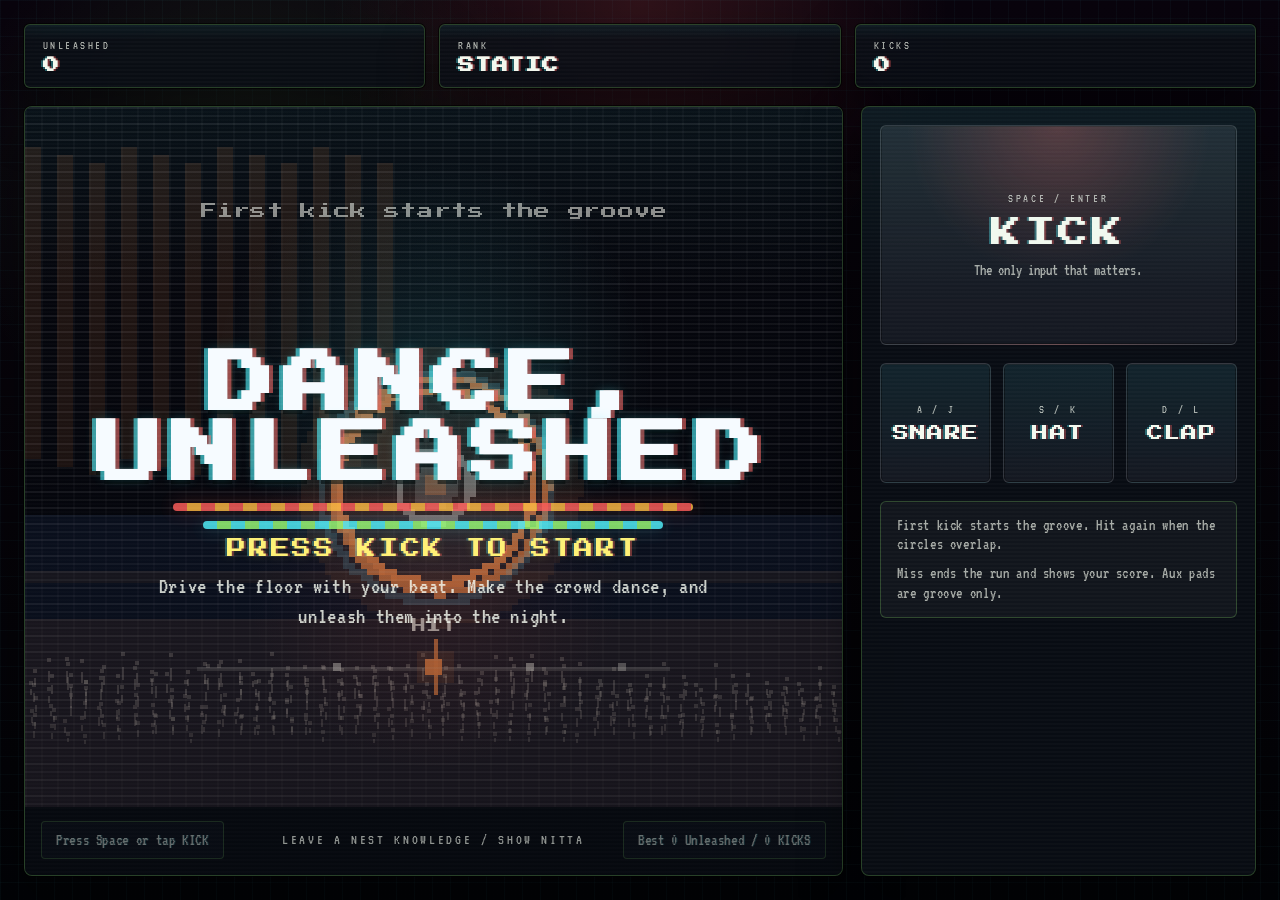
==== src/index.html @ 78951688 "Initial release for GitHub Pages" ====
<!doctype html>
<html lang="en">
  <head>
    <meta charset="UTF-8" />
    <meta
      name="viewport"
      content="width=device-width, initial-scale=1.0, viewport-fit=cover"
    />
    <title>dance, unleashed</title>
    <link rel="stylesheet" href="./styles.css" />
  </head>
  <body>
    <div class="app-shell">
      <header class="hud">
        <div class="hud-card">
          <span class="hud-label">Unleashed</span>
          <strong id="crowdValue">0</strong>
        </div>
        <div class="hud-card hud-card-center">
          <span class="hud-label">Rank</span>
          <strong id="rankValue">STATIC</strong>
        </div>
        <div class="hud-card">
          <span class="hud-label">Kicks</span>
          <strong id="streakValue">0</strong>
        </div>
      </header>

      <main class="stage-layout">
        <section class="stage-panel">
          <canvas id="stage" width="1280" height="720" aria-label="Game stage"></canvas>
          <div class="stage-overlay" id="stageOverlay">
            <p class="overlay-kicker" id="overlayKicker">Neon Groove Ritual</p>
            <h1 class="overlay-title" id="overlayTitle">dance, unleashed</h1>
            <div class="title-chrome" id="titleChrome" aria-hidden="true">
              <div class="title-stripe title-stripe-hot"></div>
              <div class="title-stripe title-stripe-cool"></div>
              <p class="title-press">PRESS KICK TO START</p>
            </div>
            <p class="overlay-body" id="overlayBody">
              Drive the floor with your beat. Make the crowd dance, and unleash them into the night.
            </p>
            <p class="overlay-credit" id="overlayCredit">Leave a Nest Knowledge / Show NITTA</p>
          </div>
          <div class="status-strip">
            <span class="status-pill" id="judgementValue">Press Space or tap KICK</span>
            <span class="status-pill" id="bestValue">Best 0 Unleashed / 0 KICKS</span>
          </div>
        </section>

        <aside class="control-panel">
          <button class="kick-pad" id="kickPad" type="button">
            <span class="pad-key">Space / Enter</span>
            <span class="pad-name">KICK</span>
            <span class="pad-copy">The only input that matters.</span>
          </button>

          <div class="perc-grid">
            <button class="perc-pad" data-percussion="snare" type="button">
              <span class="pad-key">A / J</span>
              <span class="pad-name">SNARE</span>
            </button>
            <button class="perc-pad" data-percussion="hat" type="button">
              <span class="pad-key">S / K</span>
              <span class="pad-name">HAT</span>
            </button>
            <button class="perc-pad" data-percussion="clap" type="button">
              <span class="pad-key">D / L</span>
              <span class="pad-name">CLAP</span>
            </button>
          </div>

          <div class="info-panel">
            <p class="info-line">First kick starts the groove. Hit again when the circles overlap.</p>
            <p class="info-line">Miss ends the run and shows your score. Aux pads are groove only.</p>
          </div>
        </aside>
      </main>
    </div>

    <script type="module" src="./main.js"></script>
  </body>
</html>
---- src/styles.css ----
@import url("https://fonts.googleapis.com/css2?family=Press+Start+2P&family=VT323&display=swap");

:root {
  --bg-top: #09040d;
  --bg-bottom: #020306;
  --panel: rgba(10, 14, 22, 0.86);
  --panel-strong: rgba(13, 18, 28, 0.96);
  --line: rgba(153, 255, 120, 0.22);
  --line-dark: rgba(0, 0, 0, 0.6);
  --text: #f4f9ef;
  --muted: rgba(244, 249, 239, 0.66);
  --hot: #ff5e5b;
  --hot-soft: rgba(255, 94, 91, 0.38);
  --acid: #9aff78;
  --acid-soft: rgba(154, 255, 120, 0.22);
  --cool: #52f5ff;
  --cool-soft: rgba(82, 245, 255, 0.18);
  --panel-shadow: 0 0 0 1px rgba(0, 0, 0, 0.65), 0 24px 60px rgba(0, 0, 0, 0.45);
  --edge-shadow: inset 0 1px 0 rgba(255, 255, 255, 0.05), inset 0 0 0 1px rgba(0, 0, 0, 0.36);
}

* {
  box-sizing: border-box;
}

html,
body {
  margin: 0;
  min-height: 100%;
}

body {
  background:
    linear-gradient(rgba(82, 245, 255, 0.03) 1px, transparent 1px),
    linear-gradient(90deg, rgba(82, 245, 255, 0.03) 1px, transparent 1px),
    radial-gradient(circle at top, rgba(255, 94, 91, 0.16), transparent 28%),
    radial-gradient(circle at 20% 20%, rgba(154, 255, 120, 0.1), transparent 24%),
    linear-gradient(180deg, var(--bg-top), var(--bg-bottom));
  background-size: 18px 18px, 18px 18px, auto, auto, auto;
  color: var(--text);
  font-family: "VT323", monospace;
  letter-spacing: 0.04em;
  overflow: hidden;
}

button {
  font: inherit;
  color: inherit;
}

.app-shell {
  min-height: 100vh;
  padding: 24px;
  display: grid;
  grid-template-rows: auto 1fr;
  gap: 18px;
}

.hud {
  display: grid;
  grid-template-columns: repeat(3, minmax(0, 1fr));
  gap: 14px;
}

.hud-card {
  padding: 14px 18px;
  background: var(--panel);
  border: 1px solid var(--line);
  border-radius: 6px;
  box-shadow: var(--panel-shadow);
  backdrop-filter: blur(8px);
  display: grid;
  gap: 6px;
  position: relative;
  overflow: hidden;
}

.hud-card::before,
.stage-panel::before,
.control-panel::before {
  content: "";
  position: absolute;
  inset: 0;
  pointer-events: none;
  background:
    linear-gradient(180deg, rgba(82, 245, 255, 0.06), transparent 24%),
    repeating-linear-gradient(
      180deg,
      rgba(255, 255, 255, 0.02),
      rgba(255, 255, 255, 0.02) 2px,
      transparent 2px,
      transparent 4px
    );
}

.hud-card strong {
  font-family: "Press Start 2P", monospace;
  font-size: clamp(1rem, 1.2vw, 1.3rem);
  line-height: 1;
  text-shadow:
    2px 0 0 rgba(255, 94, 91, 0.45),
    -2px 0 0 rgba(82, 245, 255, 0.34);
}

.hud-card-center {
  align-content: start;
}

.hud-label {
  font-size: 0.78rem;
  text-transform: uppercase;
  letter-spacing: 0.2em;
  color: var(--muted);
}

.stage-layout {
  min-height: 0;
  display: grid;
  grid-template-columns: minmax(0, 1.45fr) minmax(300px, 0.7fr);
  gap: 18px;
}

.stage-panel,
.control-panel {
  min-height: 0;
  background: var(--panel);
  border: 1px solid var(--line);
  border-radius: 8px;
  box-shadow: var(--panel-shadow);
  backdrop-filter: blur(10px);
  position: relative;
  overflow: hidden;
}

.stage-panel {
  display: grid;
  grid-template-rows: 1fr auto;
}

#stage {
  width: 100%;
  height: 100%;
  display: block;
  background:
    linear-gradient(180deg, rgba(99, 213, 255, 0.06), transparent 18%),
    repeating-linear-gradient(
      90deg,
      rgba(99, 213, 255, 0.06),
      rgba(99, 213, 255, 0.06) 8px,
      transparent 8px,
      transparent 16px
    ),
    repeating-linear-gradient(
      180deg,
      rgba(255, 255, 255, 0.025),
      rgba(255, 255, 255, 0.025) 4px,
      transparent 4px,
      transparent 8px
    ),
    linear-gradient(180deg, #04070e 0%, #060b15 44%, #020305 100%);
  touch-action: manipulation;
  image-rendering: pixelated;
}

.stage-overlay {
  position: absolute;
  inset: 0;
  display: grid;
  place-content: center;
  justify-items: center;
  gap: 8px;
  padding: 40px;
  text-align: center;
  pointer-events: none;
  transition: opacity 180ms ease;
}

.stage-overlay[data-mode="title"] {
  gap: 14px;
  background:
    radial-gradient(circle at 50% 35%, rgba(82, 245, 255, 0.12), transparent 34%),
    radial-gradient(circle at 50% 62%, rgba(255, 94, 91, 0.08), transparent 30%),
    linear-gradient(180deg, rgba(3, 5, 10, 0.16), rgba(3, 5, 10, 0.42));
}

.overlay-kicker {
  display: none;
}

.overlay-title {
  margin: 0;
  font-family: "Press Start 2P", monospace;
  font-size: clamp(1.4rem, 3vw, 2.4rem);
  line-height: 1.18;
  letter-spacing: 0.06em;
  text-transform: uppercase;
  text-shadow:
    3px 0 0 rgba(255, 94, 91, 0.45),
    -3px 0 0 rgba(82, 245, 255, 0.38);
}

.stage-overlay[data-mode="title"] .overlay-title {
  font-size: clamp(2rem, 5.2vw, 4.3rem);
  line-height: 1.05;
  letter-spacing: 0.12em;
  color: #f6fbff;
  text-shadow:
    0 0 12px rgba(82, 245, 255, 0.2),
    4px 0 0 rgba(255, 94, 91, 0.58),
    -4px 0 0 rgba(82, 245, 255, 0.58),
    0 4px 0 rgba(0, 0, 0, 0.55);
}

.title-chrome {
  display: none;
}

.stage-overlay[data-mode="title"] .title-chrome {
  display: grid;
  gap: 10px;
  justify-items: center;
}

.title-stripe {
  height: 8px;
  width: min(72vw, 520px);
  border-radius: 999px;
  opacity: 0.9;
}

.title-stripe-hot {
  background:
    repeating-linear-gradient(
      90deg,
      rgba(255, 94, 91, 0.92),
      rgba(255, 94, 91, 0.92) 14px,
      rgba(255, 184, 67, 0.92) 14px,
      rgba(255, 184, 67, 0.92) 28px
    );
  box-shadow: 0 0 18px rgba(255, 94, 91, 0.28);
}

.title-stripe-cool {
  width: min(64vw, 460px);
  background:
    repeating-linear-gradient(
      90deg,
      rgba(82, 245, 255, 0.9),
      rgba(82, 245, 255, 0.9) 14px,
      rgba(154, 255, 120, 0.9) 14px,
      rgba(154, 255, 120, 0.9) 28px
    );
  box-shadow: 0 0 18px rgba(82, 245, 255, 0.22);
}

.title-press {
  margin: 0;
  text-transform: uppercase;
}

.title-press {
  font-family: "Press Start 2P", monospace;
  font-size: clamp(0.9rem, 1.5vw, 1.2rem);
  color: #fff176;
  letter-spacing: 0.14em;
  text-shadow:
    0 0 10px rgba(255, 241, 118, 0.2),
    2px 0 0 rgba(255, 94, 91, 0.4),
    -2px 0 0 rgba(82, 245, 255, 0.28);
  animation: title-blink 1.1s steps(2, end) infinite;
}

.overlay-body {
  margin: 0;
  max-width: 34rem;
  color: var(--muted);
  font-size: clamp(1.1rem, 1.8vw, 1.5rem);
  line-height: 1.3;
}

.stage-overlay[data-mode="title"] .overlay-body {
  max-width: 36rem;
  color: rgba(244, 249, 239, 0.82);
}

.overlay-credit {
  display: none;
}

.stage-overlay[data-mode="title"] .overlay-credit {
  display: block;
  position: absolute;
  left: 50%;
  bottom: 28px;
  transform: translateX(-50%);
  margin: 0;
  color: rgba(244, 249, 239, 0.58);
  letter-spacing: 0.18em;
  font-size: 0.92rem;
  text-transform: uppercase;
}

.status-strip {
  padding: 14px 16px 16px;
  display: flex;
  justify-content: space-between;
  gap: 12px;
  flex-wrap: wrap;
}

.status-pill {
  padding: 10px 14px;
  background: var(--panel-strong);
  border-radius: 4px;
  border: 1px solid var(--line);
  color: var(--muted);
  font-size: 1rem;
  text-shadow: 1px 0 0 rgba(82, 245, 255, 0.22);
}

.control-panel {
  padding: 18px;
  display: grid;
  gap: 18px;
  align-content: start;
}

.kick-pad,
.perc-pad {
  border: 1px solid rgba(255, 255, 255, 0.12);
  border-radius: 6px;
  background:
    linear-gradient(180deg, rgba(82, 245, 255, 0.08), rgba(255, 255, 255, 0.03)),
    var(--panel-strong);
  box-shadow: var(--edge-shadow);
  cursor: pointer;
  transition:
    transform 90ms ease,
    border-color 120ms ease,
    box-shadow 120ms ease,
    background 120ms ease;
  touch-action: manipulation;
}

.kick-pad:hover,
.perc-pad:hover {
  border-color: rgba(255, 255, 255, 0.24);
}

.kick-pad:active,
.kick-pad.is-active,
.perc-pad:active,
.perc-pad.is-active {
  transform: translateY(1px) scale(0.99);
}

.kick-pad {
  min-height: 220px;
  padding: 24px;
  display: grid;
  align-content: center;
  justify-items: center;
  gap: 10px;
  background:
    radial-gradient(circle at top, rgba(255, 94, 91, 0.24), transparent 54%),
    linear-gradient(180deg, rgba(255, 255, 255, 0.08), rgba(255, 255, 255, 0.03)),
    var(--panel-strong);
}

.pad-key {
  font-size: 0.78rem;
  letter-spacing: 0.22em;
  text-transform: uppercase;
  color: var(--muted);
}

.pad-name {
  font-family: "Press Start 2P", monospace;
  font-size: clamp(1.3rem, 2.4vw, 2rem);
  line-height: 1.25;
  letter-spacing: 0.08em;
  text-transform: uppercase;
  text-shadow:
    2px 0 0 rgba(255, 94, 91, 0.35),
    -2px 0 0 rgba(82, 245, 255, 0.35);
}

.pad-copy {
  color: var(--muted);
  font-size: 1rem;
}

.perc-grid {
  display: grid;
  grid-template-columns: repeat(3, minmax(0, 1fr));
  gap: 12px;
}

.perc-pad {
  min-height: 120px;
  padding: 16px 12px;
  display: grid;
  justify-items: center;
  align-content: center;
  gap: 8px;
}

.perc-pad .pad-name {
  font-size: 1rem;
}

.info-panel {
  padding: 14px 16px;
  border-radius: 6px;
  border: 1px solid var(--line);
  background:
    rgba(255, 255, 255, 0.04);
  display: grid;
  gap: 10px;
}

.info-line {
  margin: 0;
  color: var(--muted);
  line-height: 1.2;
  font-size: 1rem;
}

@media (max-width: 980px) {
  body {
    overflow: auto;
  }

  .app-shell {
    min-height: auto;
  }

  .stage-layout {
    grid-template-columns: 1fr;
  }

  .stage-panel {
    min-height: 54vh;
  }

  .control-panel {
    grid-template-columns: 1fr;
  }
}

@media (max-width: 720px) {
  .app-shell {
    padding: 14px;
  }

  .hud {
    grid-template-columns: 1fr;
  }

  .kick-pad {
    min-height: 180px;
  }

  .perc-grid {
    grid-template-columns: 1fr 1fr 1fr;
  }
}

@keyframes title-blink {
  0%,
  48% {
    opacity: 1;
  }

  50%,
  100% {
    opacity: 0.35;
  }
}
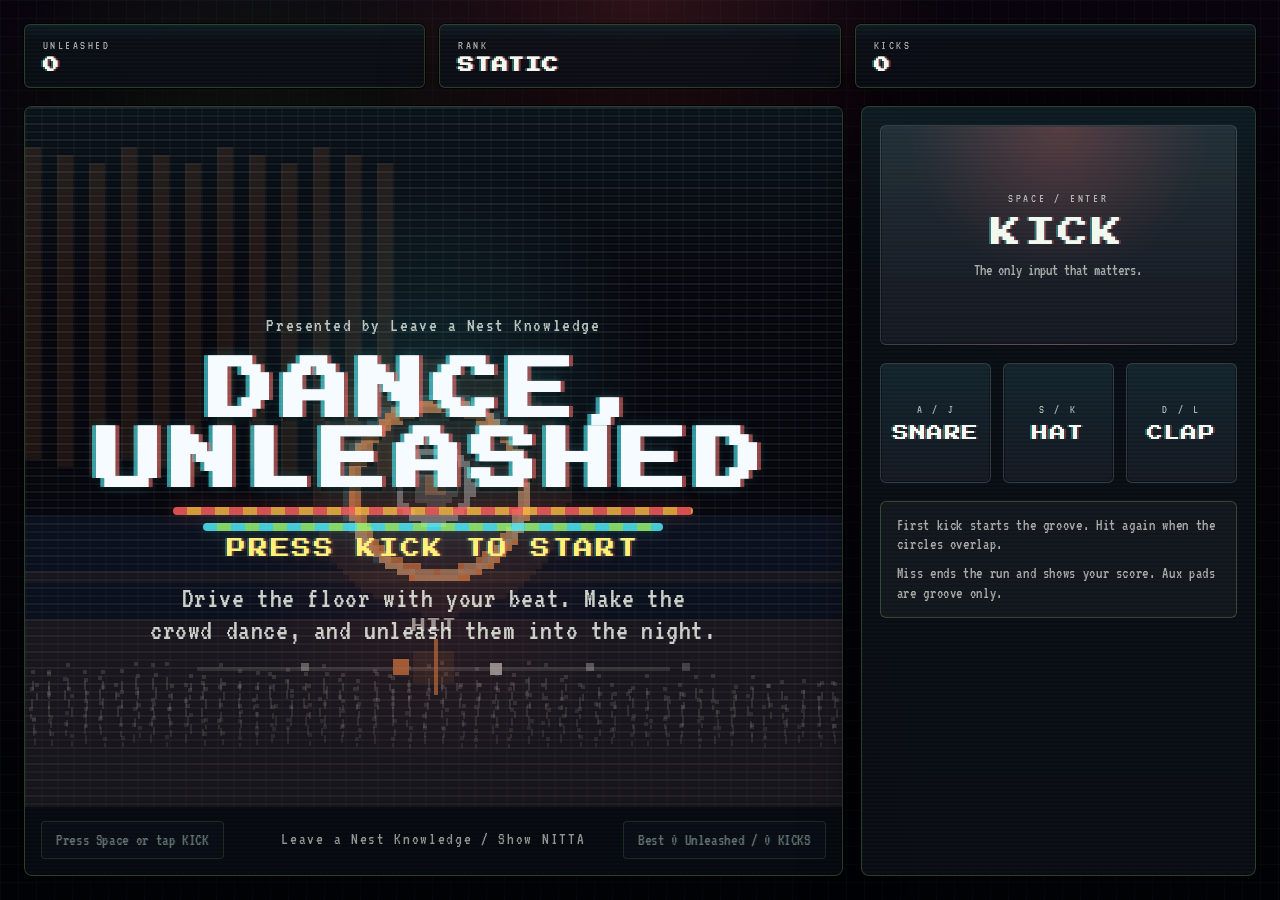
==== commit 051d9d20: "Polish mobile startup and add favicon" ====
--- a/src/index.html
+++ b/src/index.html
@@ -7,6 +7,9 @@
       content="width=device-width, initial-scale=1.0, viewport-fit=cover"
     />
     <title>dance, unleashed</title>
+    <link rel="icon" href="../favicon.svg" type="image/svg+xml" />
+    <link rel="icon" href="../favicon.png" type="image/png" sizes="32x32" />
+    <link rel="shortcut icon" href="../favicon.ico" sizes="any" />
     <link rel="stylesheet" href="./styles.css" />
   </head>
   <body>
@@ -31,6 +34,7 @@
           <canvas id="stage" width="1280" height="720" aria-label="Game stage"></canvas>
           <div class="stage-overlay" id="stageOverlay">
             <p class="overlay-kicker" id="overlayKicker">Neon Groove Ritual</p>
+            <p class="title-byline">Presented by Leave a Nest Knowledge</p>
             <h1 class="overlay-title" id="overlayTitle">dance, unleashed</h1>
             <div class="title-chrome" id="titleChrome" aria-hidden="true">
               <div class="title-stripe title-stripe-hot"></div>
--- a/src/styles.css
+++ b/src/styles.css
@@ -215,10 +215,26 @@
   display: none;
 }
 
+.title-byline {
+  display: none;
+}
+
+.stage-overlay[data-mode="title"] .title-byline {
+  display: block;
+  margin: -20px 0 8px;
+  color: rgba(244, 249, 239, 0.76);
+  font-family: "VT323", monospace;
+  letter-spacing: 0.08em;
+  font-size: clamp(1rem, 1.5vw, 1.25rem);
+  text-transform: none;
+  text-shadow: 0 0 10px rgba(82, 245, 255, 0.12);
+}
+
 .stage-overlay[data-mode="title"] .title-chrome {
   display: grid;
-  gap: 10px;
+  gap: 8px;
   justify-items: center;
+  margin-top: -4px;
 }
 
 .title-stripe {
@@ -281,6 +297,11 @@
 .stage-overlay[data-mode="title"] .overlay-body {
   max-width: 36rem;
   color: rgba(244, 249, 239, 0.82);
+  font-family: "VT323", monospace;
+  font-size: clamp(1.45rem, 2.3vw, 1.95rem);
+  line-height: 1.1;
+  letter-spacing: 0.02em;
+  margin-top: 10px;
 }
 
 .overlay-credit {
@@ -295,9 +316,10 @@
   transform: translateX(-50%);
   margin: 0;
   color: rgba(244, 249, 239, 0.58);
-  letter-spacing: 0.18em;
-  font-size: 0.92rem;
-  text-transform: uppercase;
+  font-family: "VT323", monospace;
+  letter-spacing: 0.1em;
+  font-size: 1.05rem;
+  text-transform: none;
 }
 
 .status-strip {
@@ -433,6 +455,8 @@
 
   .app-shell {
     min-height: auto;
+    padding: 16px;
+    gap: 14px;
   }
 
   .stage-layout {
@@ -440,7 +464,7 @@
   }
 
   .stage-panel {
-    min-height: 54vh;
+    min-height: min(68svh, 720px);
   }
 
   .control-panel {
@@ -450,19 +474,161 @@
 
 @media (max-width: 720px) {
   .app-shell {
-    padding: 14px;
+    padding: 10px;
+    gap: 10px;
   }
 
   .hud {
-    grid-template-columns: 1fr;
+    grid-template-columns: repeat(3, minmax(0, 1fr));
+    gap: 8px;
+  }
+
+  .hud-card {
+    padding: 10px 10px 9px;
+    gap: 4px;
+  }
+
+  .hud-card strong {
+    font-size: clamp(0.72rem, 3.2vw, 0.92rem);
+  }
+
+  .hud-label {
+    font-size: 0.58rem;
+    letter-spacing: 0.12em;
+  }
+
+  .stage-layout {
+    gap: 10px;
+  }
+
+  .stage-panel {
+    min-height: 58svh;
+  }
+
+  #stage {
+    min-height: 50svh;
+  }
+
+  .stage-overlay {
+    padding: 18px 16px 58px;
+  }
+
+  .stage-overlay[data-mode="title"] {
+    gap: 10px;
+  }
+
+  .stage-overlay[data-mode="title"] .overlay-title {
+    font-size: clamp(1.6rem, 9vw, 2.7rem);
+    line-height: 0.98;
+    letter-spacing: 0.08em;
+  }
+
+  .stage-overlay[data-mode="title"] .title-byline {
+    margin: -6px 0 2px;
+    font-size: 0.98rem;
+    letter-spacing: 0.05em;
+  }
+
+  .title-stripe {
+    width: min(82vw, 360px);
+    height: 6px;
+  }
+
+  .title-stripe-cool {
+    width: min(74vw, 320px);
+  }
+
+  .title-press {
+    font-size: clamp(0.72rem, 3.8vw, 0.92rem);
+    letter-spacing: 0.08em;
+  }
+
+  .stage-overlay[data-mode="title"] .overlay-body {
+    max-width: 17rem;
+    margin-top: 6px;
+    font-size: clamp(1.05rem, 4.7vw, 1.28rem);
+    line-height: 1.04;
+  }
+
+  .stage-overlay[data-mode="title"] .overlay-credit {
+    bottom: 14px;
+    width: calc(100% - 24px);
+    text-align: center;
+    font-size: 0.9rem;
+    letter-spacing: 0.05em;
+  }
+
+  .status-strip {
+    padding: 10px 10px 12px;
+    gap: 8px;
+  }
+
+  .status-pill {
+    flex: 1 1 100%;
+    padding: 8px 10px;
+    font-size: 0.9rem;
+  }
+
+  .control-panel {
+    gap: 10px;
+    padding: 12px;
   }
 
   .kick-pad {
-    min-height: 180px;
+    min-height: 96px;
+    padding: 16px 12px;
+    gap: 6px;
+  }
+
+  .kick-pad .pad-name {
+    font-size: clamp(1rem, 6vw, 1.45rem);
+  }
+
+  .kick-pad .pad-copy {
+    font-size: 0.9rem;
   }
 
   .perc-grid {
     grid-template-columns: 1fr 1fr 1fr;
+    gap: 8px;
+  }
+
+  .perc-pad {
+    min-height: 84px;
+    padding: 12px 8px;
+    gap: 6px;
+  }
+
+  .perc-pad .pad-name {
+    font-size: 0.82rem;
+  }
+
+  .pad-key {
+    font-size: 0.62rem;
+    letter-spacing: 0.12em;
+  }
+
+  .info-panel {
+    display: none;
+  }
+}
+
+@media (max-width: 420px) {
+  .stage-panel {
+    min-height: 56svh;
+  }
+
+  #stage {
+    min-height: 48svh;
+  }
+
+  .stage-overlay[data-mode="title"] .overlay-title {
+    font-size: clamp(1.45rem, 10vw, 2.3rem);
+  }
+
+  .stage-overlay[data-mode="title"] .overlay-body {
+    max-width: 15rem;
+    font-size: clamp(0.98rem, 4.4vw, 1.12rem);
   }
 }
 
